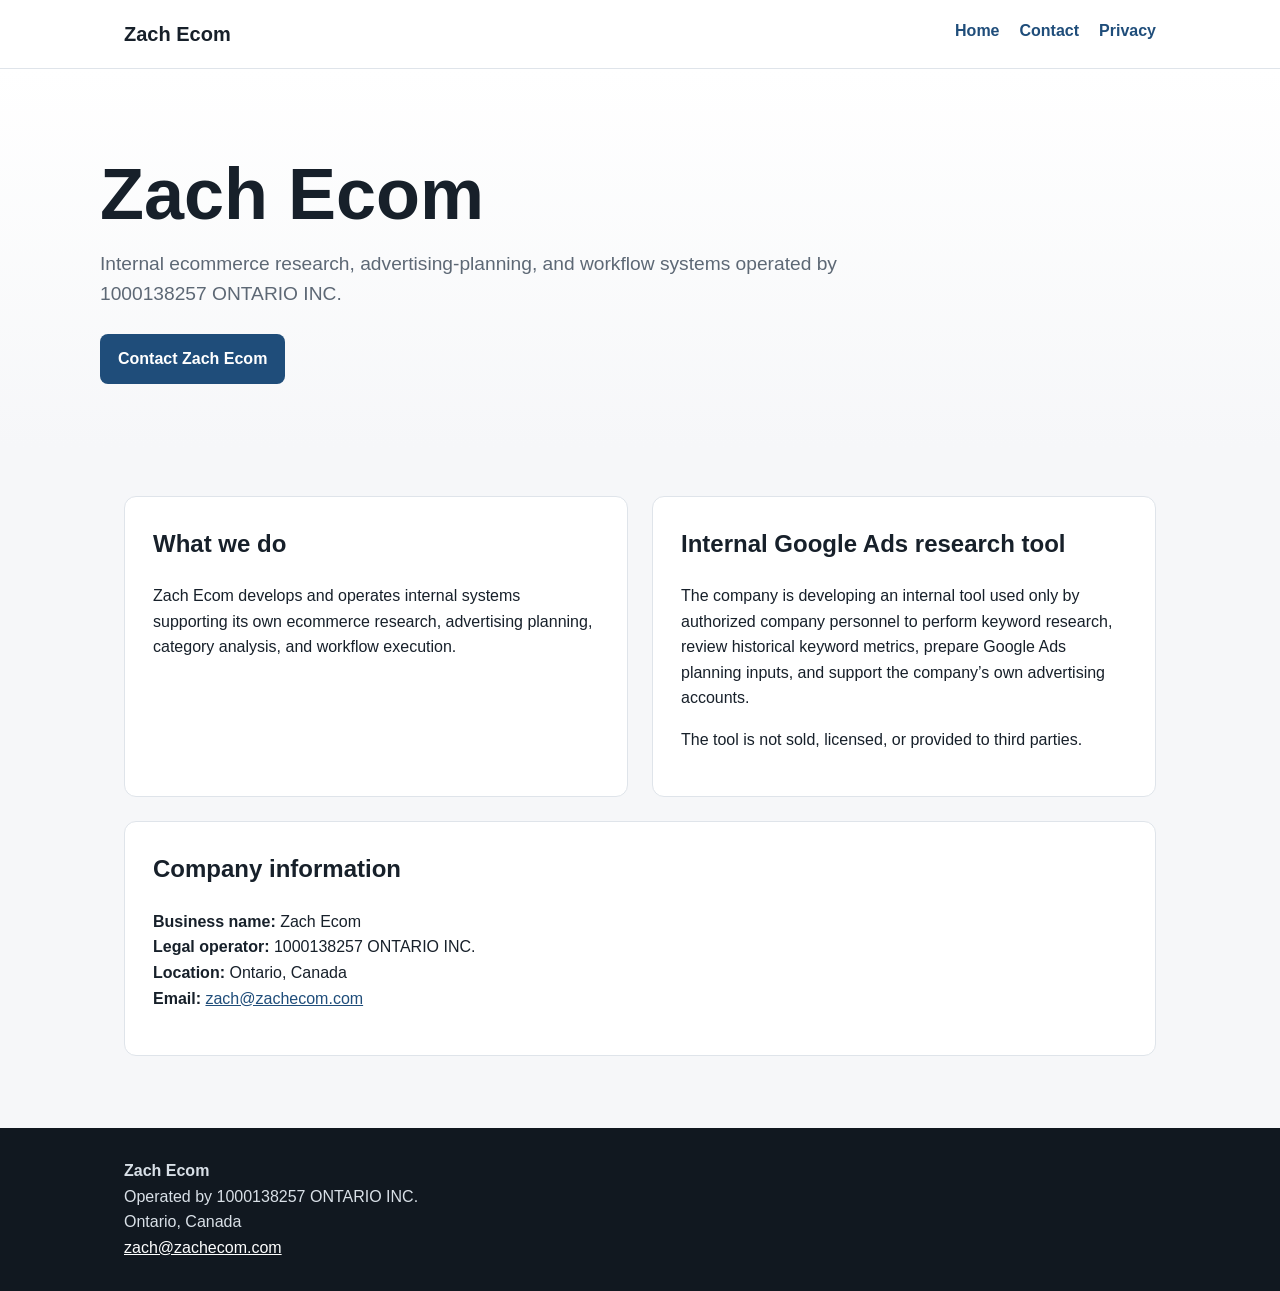
==== index.html @ 08c41383 "Upload Zach Ecom website" ====
<!doctype html><html lang="en"><head><meta charset="utf-8"><meta name="viewport" content="width=device-width,initial-scale=1"><title>Zach Ecom</title><meta name="description" content="Internal ecommerce research and advertising-planning systems."><link rel="stylesheet" href="styles.css"></head><body><header class="site-header"><div class="nav-wrap">
<a class="brand" href="index.html">Zach Ecom</a>
<nav><a href="index.html">Home</a><a href="contact.html">Contact</a><a href="privacy.html">Privacy</a></nav>
</div></header><main><section class="hero"><div class="hero-inner"><h1>Zach Ecom</h1><p>Internal ecommerce research, advertising-planning, and workflow systems operated by 1000138257 ONTARIO INC.</p><a class="button" href="contact.html">Contact Zach Ecom</a></div></section><section class="content"><div class="grid"><article class="card"><h2>What we do</h2><p>Zach Ecom develops and operates internal systems supporting its own ecommerce research, advertising planning, category analysis, and workflow execution.</p></article><article class="card"><h2>Internal Google Ads research tool</h2><p>The company is developing an internal tool used only by authorized company personnel to perform keyword research, review historical keyword metrics, prepare Google Ads planning inputs, and support the company’s own advertising accounts.</p><p>The tool is not sold, licensed, or provided to third parties.</p></article></div><section class="card" style="margin-top:24px"><h2>Company information</h2><ul class="details"><li><strong>Business name:</strong> Zach Ecom</li><li><strong>Legal operator:</strong> 1000138257 ONTARIO INC.</li><li><strong>Location:</strong> Ontario, Canada</li><li><strong>Email:</strong> <a href="mailto:zach@zachecom.com">zach@zachecom.com</a></li></ul></section></section></main><footer class="site-footer"><div class="footer-inner">
<strong>Zach Ecom</strong><br>
Operated by 1000138257 ONTARIO INC.<br>
Ontario, Canada<br>
<a href="mailto:zach@zachecom.com">zach@zachecom.com</a>
</div></footer></body></html>
---- styles.css ----
*{box-sizing:border-box}body{margin:0;font-family:Arial,Helvetica,sans-serif;color:#17202a;background:#f6f7f9;line-height:1.6}a{color:#1f4d7a}.site-header{background:#fff;border-bottom:1px solid #dfe4ea}.nav-wrap{max-width:1080px;margin:auto;padding:18px 24px;display:flex;justify-content:space-between;gap:20px}.brand{font-size:1.25rem;font-weight:700;color:#17202a;text-decoration:none}nav{display:flex;gap:20px}nav a{text-decoration:none;font-weight:600}.hero{padding:88px 24px 64px;background:linear-gradient(180deg,#fff 0%,#f6f7f9 100%)}.hero-inner,.content{max-width:1080px;margin:auto}.hero h1{margin:0 0 16px;font-size:clamp(2.3rem,6vw,4.5rem);line-height:1.05}.hero p{max-width:760px;margin:0 0 24px;font-size:1.2rem;color:#5d6875}.button{display:inline-block;padding:12px 18px;background:#1f4d7a;color:#fff;text-decoration:none;border-radius:8px;font-weight:700}.content{padding:48px 24px 72px}.grid{display:grid;grid-template-columns:repeat(2,minmax(0,1fr));gap:24px}.card{background:#fff;border:1px solid #dfe4ea;border-radius:12px;padding:28px}.card h2,.content h1,.content h2{margin-top:0}.details{list-style:none;padding:0}.site-footer{background:#111820;color:#d9e0e7}.footer-inner{max-width:1080px;margin:auto;padding:30px 24px}.footer-inner a{color:#fff}@media(max-width:720px){.nav-wrap{align-items:flex-start;flex-direction:column}.grid{grid-template-columns:1fr}.hero{padding-top:60px}}
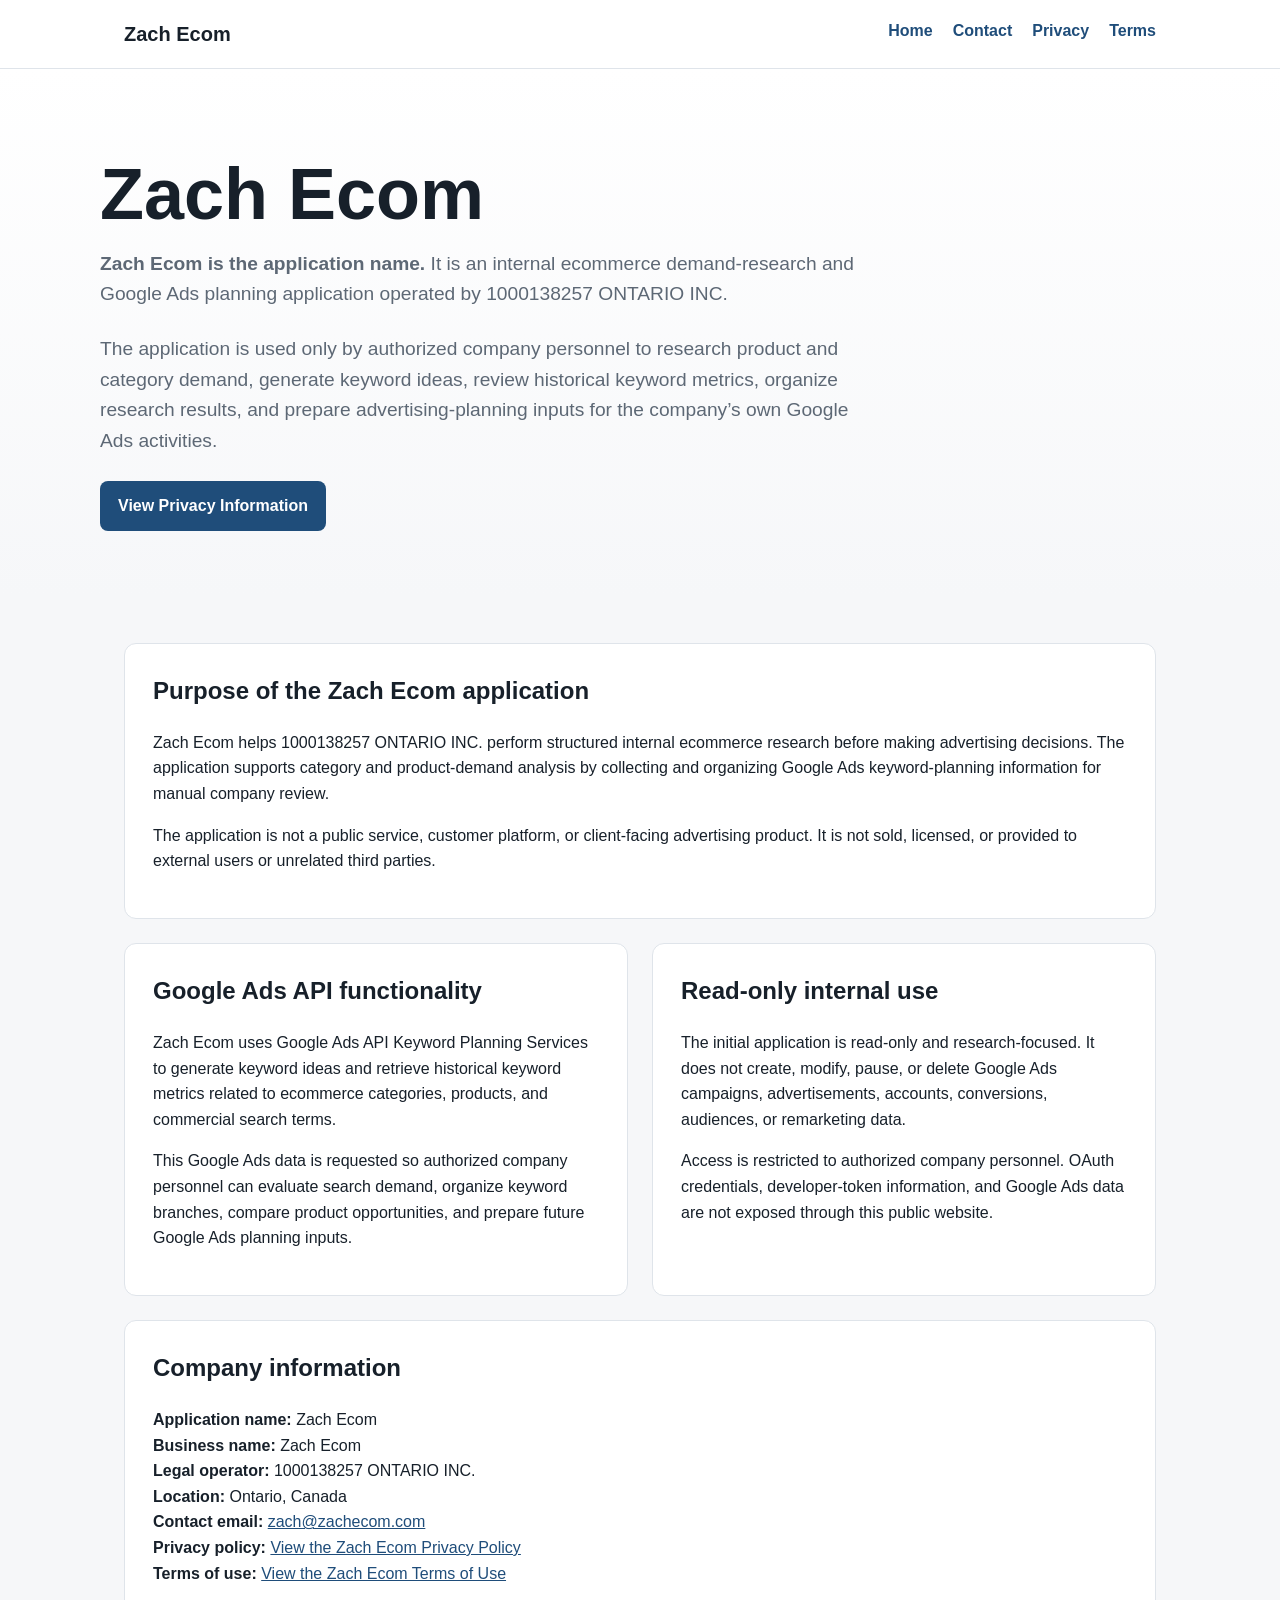
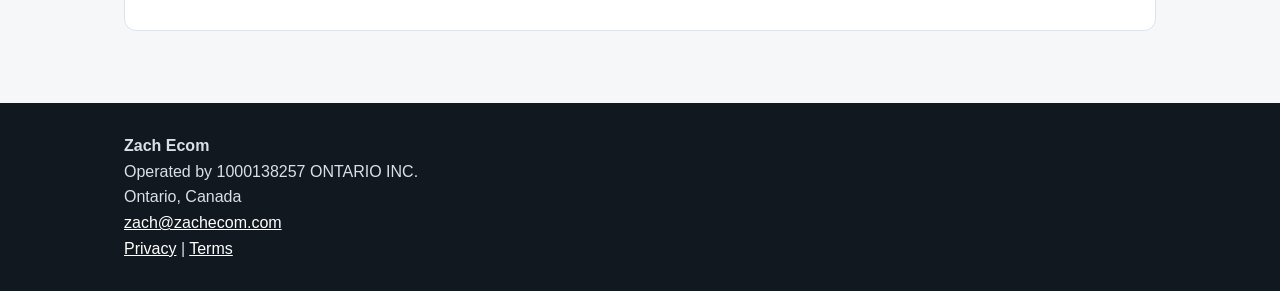
==== commit d1bc1fde: "Clarify Zach Ecom application purpose" ====
--- a/index.html
+++ b/index.html
@@ -1,9 +1,141 @@
-<!doctype html><html lang="en"><head><meta charset="utf-8"><meta name="viewport" content="width=device-width,initial-scale=1"><title>Zach Ecom</title><meta name="description" content="Internal ecommerce research and advertising-planning systems."><link rel="stylesheet" href="styles.css"></head><body><header class="site-header"><div class="nav-wrap">
-<a class="brand" href="index.html">Zach Ecom</a>
-<nav><a href="index.html">Home</a><a href="contact.html">Contact</a><a href="privacy.html">Privacy</a></nav>
-</div></header><main><section class="hero"><div class="hero-inner"><h1>Zach Ecom</h1><p>Internal ecommerce research, advertising-planning, and workflow systems operated by 1000138257 ONTARIO INC.</p><a class="button" href="contact.html">Contact Zach Ecom</a></div></section><section class="content"><div class="grid"><article class="card"><h2>What we do</h2><p>Zach Ecom develops and operates internal systems supporting its own ecommerce research, advertising planning, category analysis, and workflow execution.</p></article><article class="card"><h2>Internal Google Ads research tool</h2><p>The company is developing an internal tool used only by authorized company personnel to perform keyword research, review historical keyword metrics, prepare Google Ads planning inputs, and support the company’s own advertising accounts.</p><p>The tool is not sold, licensed, or provided to third parties.</p></article></div><section class="card" style="margin-top:24px"><h2>Company information</h2><ul class="details"><li><strong>Business name:</strong> Zach Ecom</li><li><strong>Legal operator:</strong> 1000138257 ONTARIO INC.</li><li><strong>Location:</strong> Ontario, Canada</li><li><strong>Email:</strong> <a href="mailto:zach@zachecom.com">zach@zachecom.com</a></li></ul></section></section></main><footer class="site-footer"><div class="footer-inner">
-<strong>Zach Ecom</strong><br>
-Operated by 1000138257 ONTARIO INC.<br>
-Ontario, Canada<br>
-<a href="mailto:zach@zachecom.com">zach@zachecom.com</a>
-</div></footer></body></html>+<!doctype html>
+<html lang="en">
+<head>
+  <meta charset="utf-8">
+  <meta name="viewport" content="width=device-width, initial-scale=1">
+
+  <title>Zach Ecom | Internal Ecommerce Demand Research and Google Ads Planning Tool</title>
+
+  <meta
+    name="description"
+    content="Zach Ecom is an internal ecommerce demand-research and Google Ads planning application operated by 1000138257 ONTARIO INC."
+  >
+
+  <link rel="stylesheet" href="styles.css">
+</head>
+
+<body>
+  <header class="site-header">
+    <div class="nav-wrap">
+      <a class="brand" href="index.html">Zach Ecom</a>
+
+      <nav aria-label="Main navigation">
+        <a href="index.html">Home</a>
+        <a href="contact.html">Contact</a>
+        <a href="privacy.html">Privacy</a>
+        <a href="terms.html">Terms</a>
+      </nav>
+    </div>
+  </header>
+
+  <main>
+    <section class="hero">
+      <div class="hero-inner">
+        <h1>Zach Ecom</h1>
+
+        <p>
+          <strong>Zach Ecom is the application name.</strong>
+          It is an internal ecommerce demand-research and Google Ads planning
+          application operated by 1000138257 ONTARIO INC.
+        </p>
+
+        <p>
+          The application is used only by authorized company personnel to
+          research product and category demand, generate keyword ideas, review
+          historical keyword metrics, organize research results, and prepare
+          advertising-planning inputs for the company’s own Google Ads activities.
+        </p>
+
+        <a class="button" href="privacy.html">View Privacy Information</a>
+      </div>
+    </section>
+
+    <section class="content">
+      <section class="card">
+        <h2>Purpose of the Zach Ecom application</h2>
+
+        <p>
+          Zach Ecom helps 1000138257 ONTARIO INC. perform structured internal
+          ecommerce research before making advertising decisions. The application
+          supports category and product-demand analysis by collecting and organizing
+          Google Ads keyword-planning information for manual company review.
+        </p>
+
+        <p>
+          The application is not a public service, customer platform, or
+          client-facing advertising product. It is not sold, licensed, or provided
+          to external users or unrelated third parties.
+        </p>
+      </section>
+
+      <div class="grid" style="margin-top: 24px;">
+        <article class="card">
+          <h2>Google Ads API functionality</h2>
+
+          <p>
+            Zach Ecom uses Google Ads API Keyword Planning Services to generate
+            keyword ideas and retrieve historical keyword metrics related to
+            ecommerce categories, products, and commercial search terms.
+          </p>
+
+          <p>
+            This Google Ads data is requested so authorized company personnel can
+            evaluate search demand, organize keyword branches, compare product
+            opportunities, and prepare future Google Ads planning inputs.
+          </p>
+        </article>
+
+        <article class="card">
+          <h2>Read-only internal use</h2>
+
+          <p>
+            The initial application is read-only and research-focused. It does not
+            create, modify, pause, or delete Google Ads campaigns, advertisements,
+            accounts, conversions, audiences, or remarketing data.
+          </p>
+
+          <p>
+            Access is restricted to authorized company personnel. OAuth
+            credentials, developer-token information, and Google Ads data are not
+            exposed through this public website.
+          </p>
+        </article>
+      </div>
+
+      <section class="card" style="margin-top: 24px;">
+        <h2>Company information</h2>
+
+        <ul class="details">
+          <li><strong>Application name:</strong> Zach Ecom</li>
+          <li><strong>Business name:</strong> Zach Ecom</li>
+          <li><strong>Legal operator:</strong> 1000138257 ONTARIO INC.</li>
+          <li><strong>Location:</strong> Ontario, Canada</li>
+          <li>
+            <strong>Contact email:</strong>
+            <a href="mailto:zach@zachecom.com">zach@zachecom.com</a>
+          </li>
+          <li>
+            <strong>Privacy policy:</strong>
+            <a href="privacy.html">View the Zach Ecom Privacy Policy</a>
+          </li>
+          <li>
+            <strong>Terms of use:</strong>
+            <a href="terms.html">View the Zach Ecom Terms of Use</a>
+          </li>
+        </ul>
+      </section>
+    </section>
+  </main>
+
+  <footer class="site-footer">
+    <div class="footer-inner">
+      <strong>Zach Ecom</strong><br>
+      Operated by 1000138257 ONTARIO INC.<br>
+      Ontario, Canada<br>
+      <a href="mailto:zach@zachecom.com">zach@zachecom.com</a><br>
+      <a href="privacy.html">Privacy</a> |
+      <a href="terms.html">Terms</a>
+    </div>
+  </footer>
+</body>
+</html>
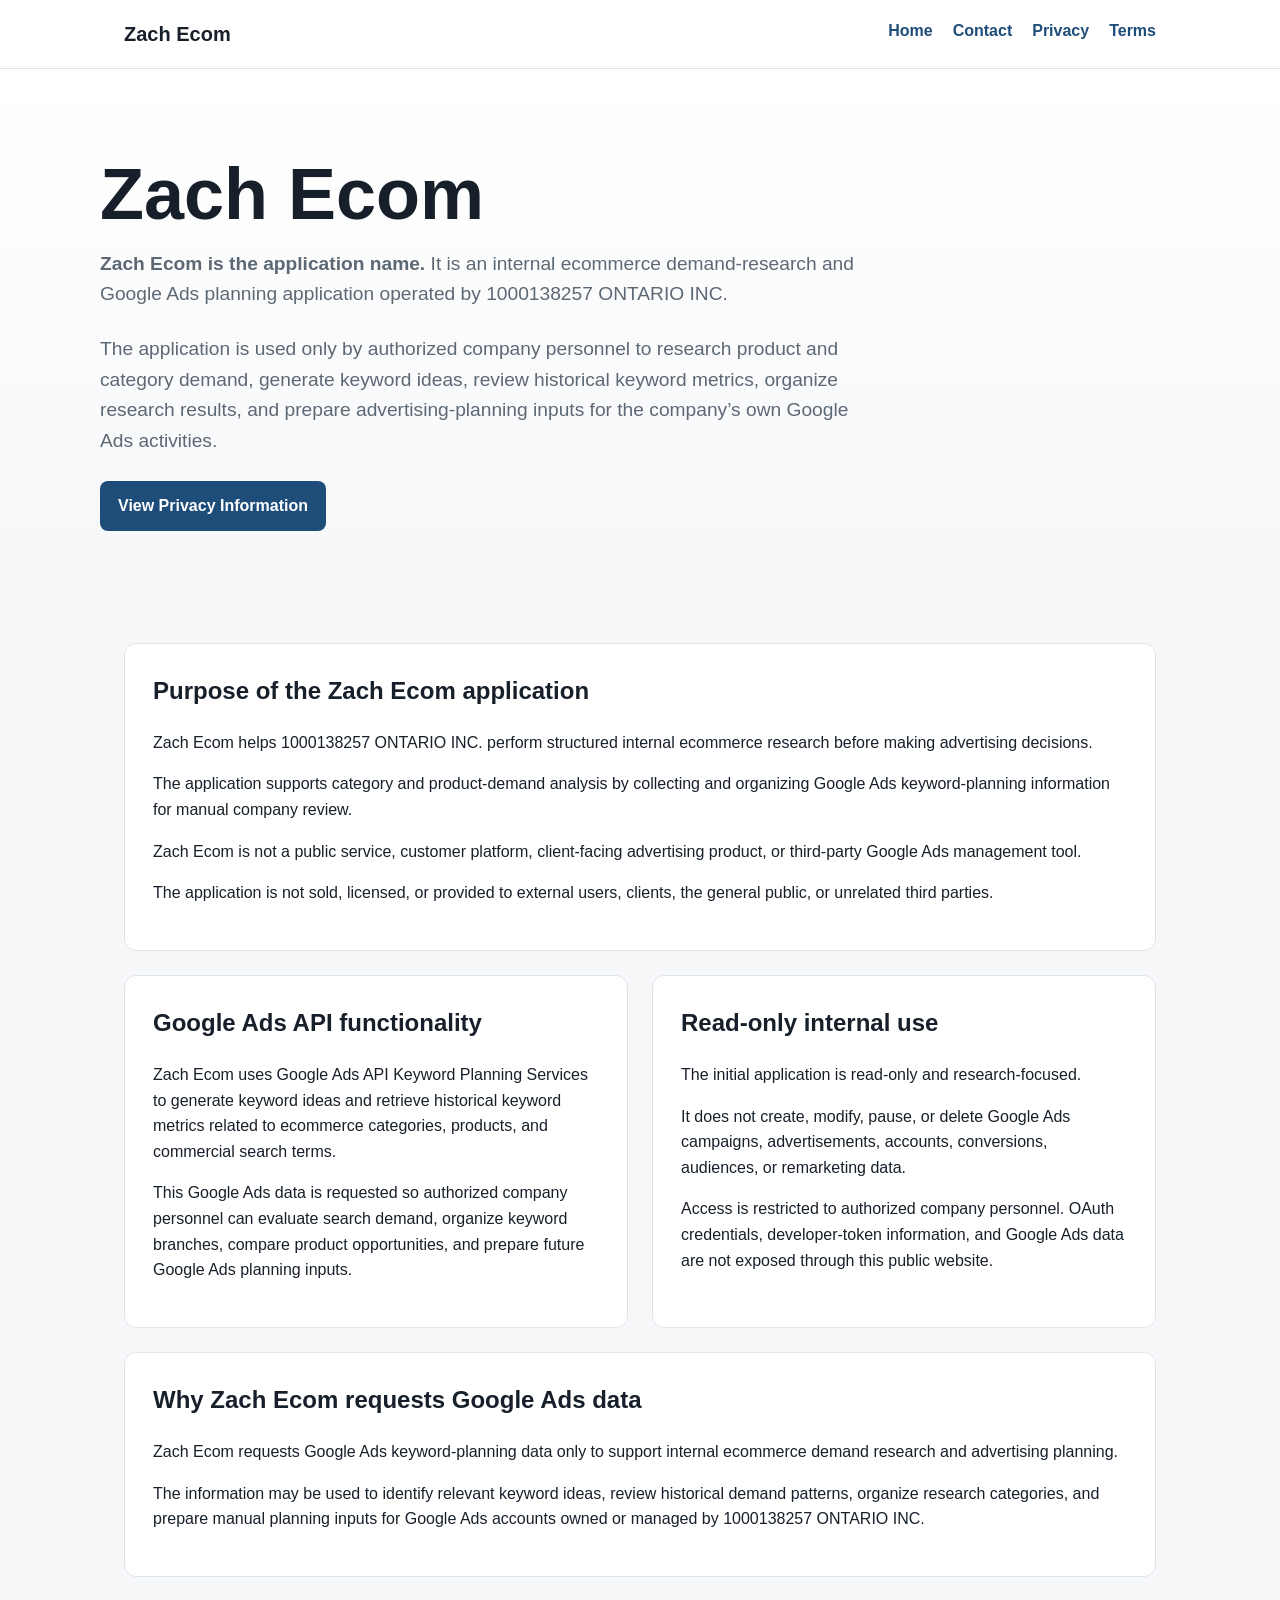
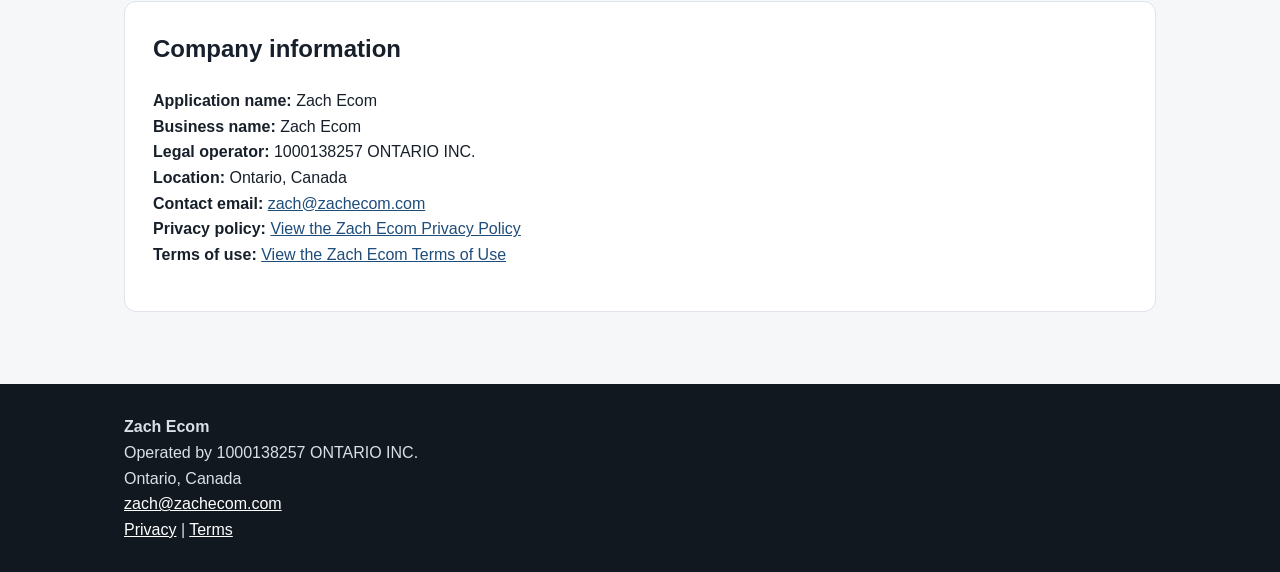
==== commit d6452583: "Make Zach Ecom app identity explicit" ====
--- a/index.html
+++ b/index.html
@@ -4,7 +4,9 @@
   <meta charset="utf-8">
   <meta name="viewport" content="width=device-width, initial-scale=1">
 
-  <title>Zach Ecom | Internal Ecommerce Demand Research and Google Ads Planning Tool</title>
+  <title>Zach Ecom</title>
+  <meta name="application-name" content="Zach Ecom">
+  <meta property="og:site_name" content="Zach Ecom">
 
   <meta
     name="description"
@@ -56,15 +58,23 @@
 
         <p>
           Zach Ecom helps 1000138257 ONTARIO INC. perform structured internal
-          ecommerce research before making advertising decisions. The application
-          supports category and product-demand analysis by collecting and organizing
-          Google Ads keyword-planning information for manual company review.
+          ecommerce research before making advertising decisions.
         </p>
 
         <p>
-          The application is not a public service, customer platform, or
-          client-facing advertising product. It is not sold, licensed, or provided
-          to external users or unrelated third parties.
+          The application supports category and product-demand analysis by
+          collecting and organizing Google Ads keyword-planning information for
+          manual company review.
+        </p>
+
+        <p>
+          Zach Ecom is not a public service, customer platform, client-facing
+          advertising product, or third-party Google Ads management tool.
+        </p>
+
+        <p>
+          The application is not sold, licensed, or provided to external users,
+          clients, the general public, or unrelated third parties.
         </p>
       </section>
 
@@ -89,9 +99,12 @@
           <h2>Read-only internal use</h2>
 
           <p>
-            The initial application is read-only and research-focused. It does not
-            create, modify, pause, or delete Google Ads campaigns, advertisements,
-            accounts, conversions, audiences, or remarketing data.
+            The initial application is read-only and research-focused.
+          </p>
+
+          <p>
+            It does not create, modify, pause, or delete Google Ads campaigns,
+            advertisements, accounts, conversions, audiences, or remarketing data.
           </p>
 
           <p>
@@ -101,6 +114,22 @@
           </p>
         </article>
       </div>
+
+      <section class="card" style="margin-top: 24px;">
+        <h2>Why Zach Ecom requests Google Ads data</h2>
+
+        <p>
+          Zach Ecom requests Google Ads keyword-planning data only to support
+          internal ecommerce demand research and advertising planning.
+        </p>
+
+        <p>
+          The information may be used to identify relevant keyword ideas, review
+          historical demand patterns, organize research categories, and prepare
+          manual planning inputs for Google Ads accounts owned or managed by
+          1000138257 ONTARIO INC.
+        </p>
+      </section>
 
       <section class="card" style="margin-top: 24px;">
         <h2>Company information</h2>
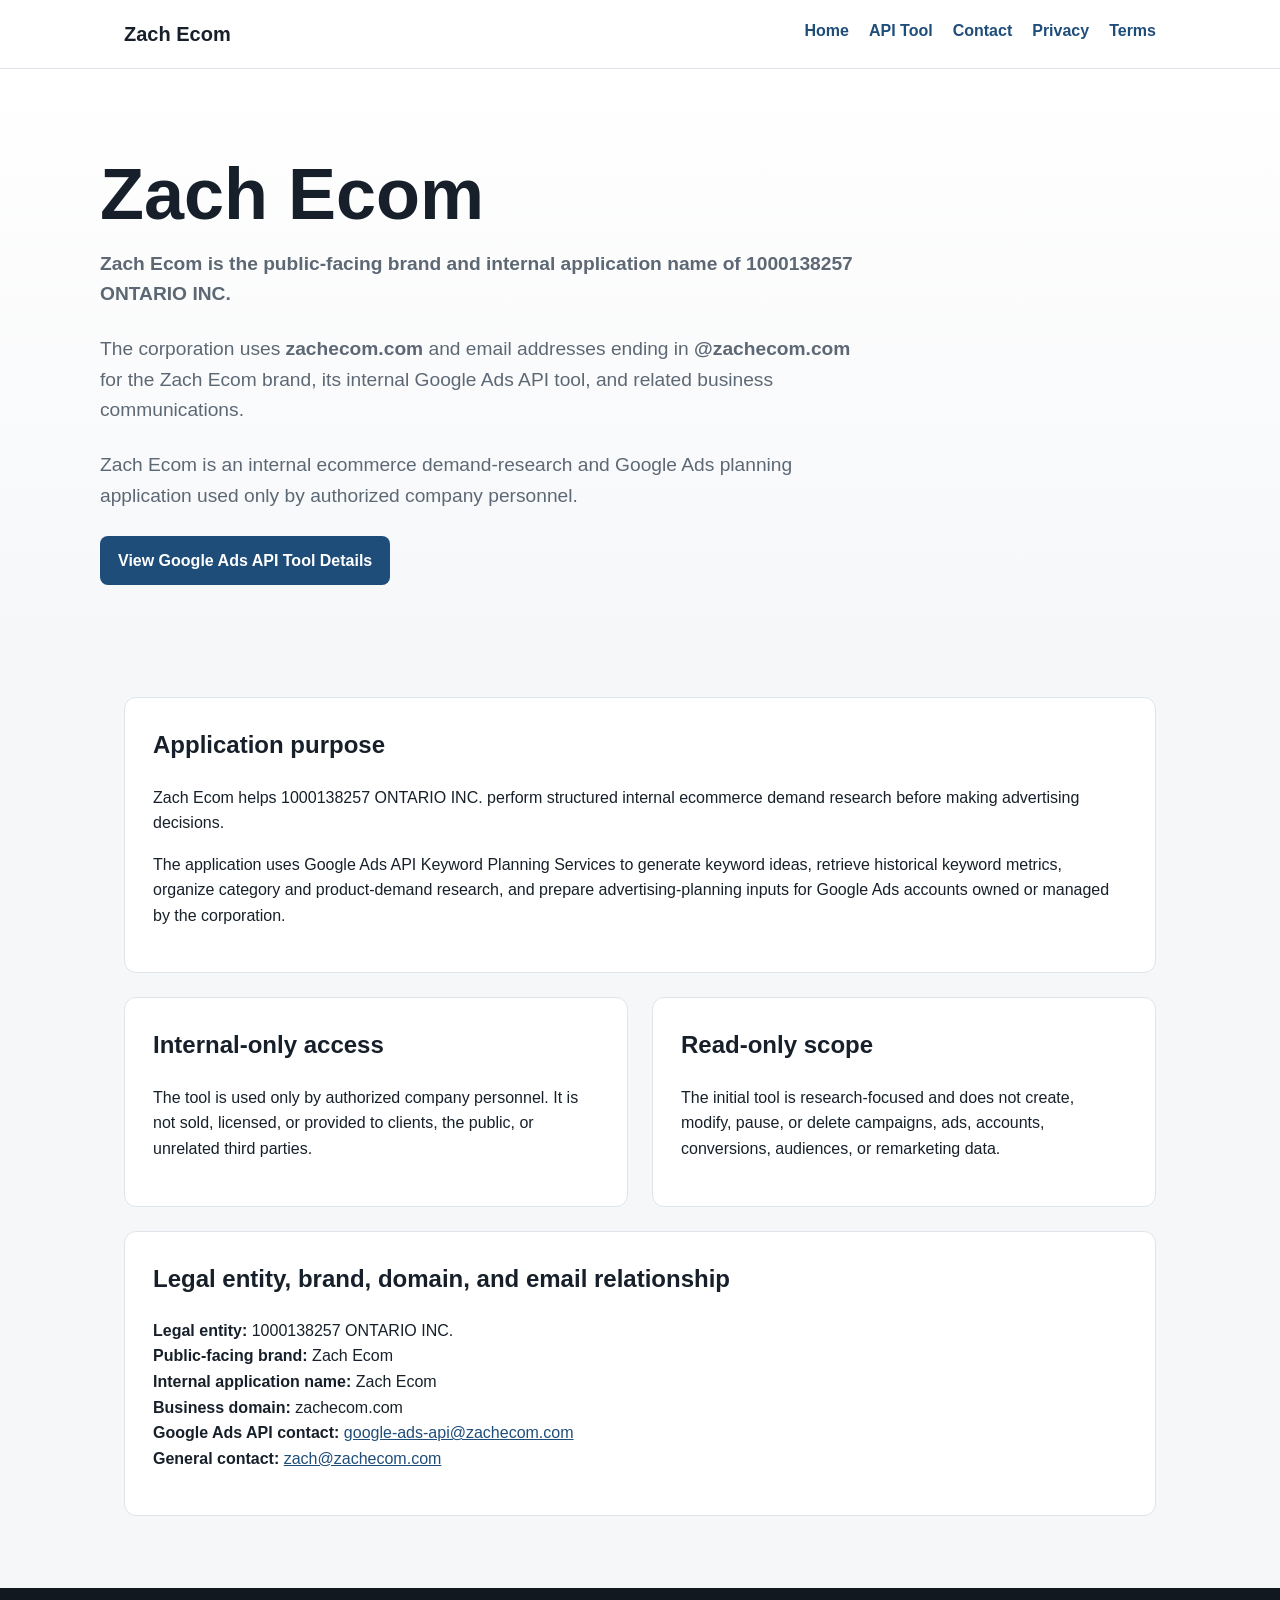
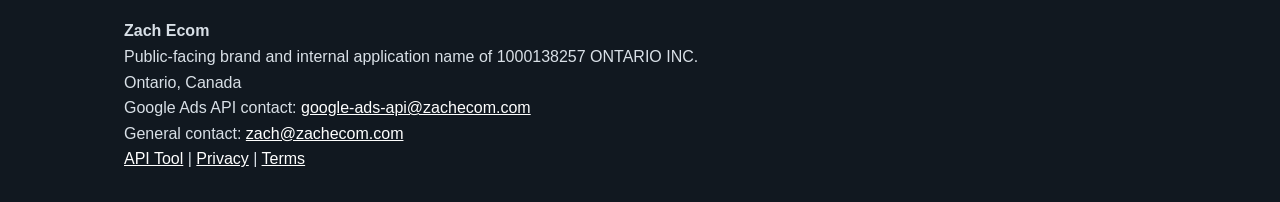
==== commit 881d7d6f: "Clarify legal identity and Google Ads API tool" ====
--- a/index.html
+++ b/index.html
@@ -3,26 +3,19 @@
 <head>
   <meta charset="utf-8">
   <meta name="viewport" content="width=device-width, initial-scale=1">
-
   <title>Zach Ecom</title>
   <meta name="application-name" content="Zach Ecom">
   <meta property="og:site_name" content="Zach Ecom">
-
-  <meta
-    name="description"
-    content="Zach Ecom is an internal ecommerce demand-research and Google Ads planning application operated by 1000138257 ONTARIO INC."
-  >
-
+  <meta name="description" content="Zach Ecom is the public-facing brand and internal ecommerce demand-research and Google Ads planning application of 1000138257 ONTARIO INC.">
   <link rel="stylesheet" href="styles.css">
 </head>
-
 <body>
   <header class="site-header">
     <div class="nav-wrap">
       <a class="brand" href="index.html">Zach Ecom</a>
-
       <nav aria-label="Main navigation">
         <a href="index.html">Home</a>
+        <a href="google-ads-api-tool.html">API Tool</a>
         <a href="contact.html">Contact</a>
         <a href="privacy.html">Privacy</a>
         <a href="terms.html">Terms</a>
@@ -34,134 +27,80 @@
     <section class="hero">
       <div class="hero-inner">
         <h1>Zach Ecom</h1>
-
         <p>
-          <strong>Zach Ecom is the application name.</strong>
-          It is an internal ecommerce demand-research and Google Ads planning
-          application operated by 1000138257 ONTARIO INC.
+          <strong>Zach Ecom is the public-facing brand and internal application name of
+          1000138257 ONTARIO INC.</strong>
         </p>
-
         <p>
-          The application is used only by authorized company personnel to
-          research product and category demand, generate keyword ideas, review
-          historical keyword metrics, organize research results, and prepare
-          advertising-planning inputs for the company’s own Google Ads activities.
+          The corporation uses <strong>zachecom.com</strong> and email addresses ending
+          in <strong>@zachecom.com</strong> for the Zach Ecom brand, its internal
+          Google Ads API tool, and related business communications.
         </p>
-
-        <a class="button" href="privacy.html">View Privacy Information</a>
+        <p>
+          Zach Ecom is an internal ecommerce demand-research and Google Ads planning
+          application used only by authorized company personnel.
+        </p>
+        <a class="button" href="google-ads-api-tool.html">View Google Ads API Tool Details</a>
       </div>
     </section>
 
     <section class="content">
       <section class="card">
-        <h2>Purpose of the Zach Ecom application</h2>
-
+        <h2>Application purpose</h2>
         <p>
           Zach Ecom helps 1000138257 ONTARIO INC. perform structured internal
-          ecommerce research before making advertising decisions.
+          ecommerce demand research before making advertising decisions.
         </p>
-
         <p>
-          The application supports category and product-demand analysis by
-          collecting and organizing Google Ads keyword-planning information for
-          manual company review.
-        </p>
-
-        <p>
-          Zach Ecom is not a public service, customer platform, client-facing
-          advertising product, or third-party Google Ads management tool.
-        </p>
-
-        <p>
-          The application is not sold, licensed, or provided to external users,
-          clients, the general public, or unrelated third parties.
+          The application uses Google Ads API Keyword Planning Services to generate
+          keyword ideas, retrieve historical keyword metrics, organize category and
+          product-demand research, and prepare advertising-planning inputs for
+          Google Ads accounts owned or managed by the corporation.
         </p>
       </section>
 
       <div class="grid" style="margin-top: 24px;">
         <article class="card">
-          <h2>Google Ads API functionality</h2>
-
+          <h2>Internal-only access</h2>
           <p>
-            Zach Ecom uses Google Ads API Keyword Planning Services to generate
-            keyword ideas and retrieve historical keyword metrics related to
-            ecommerce categories, products, and commercial search terms.
-          </p>
-
-          <p>
-            This Google Ads data is requested so authorized company personnel can
-            evaluate search demand, organize keyword branches, compare product
-            opportunities, and prepare future Google Ads planning inputs.
+            The tool is used only by authorized company personnel. It is not sold,
+            licensed, or provided to clients, the public, or unrelated third parties.
           </p>
         </article>
 
         <article class="card">
-          <h2>Read-only internal use</h2>
-
+          <h2>Read-only scope</h2>
           <p>
-            The initial application is read-only and research-focused.
-          </p>
-
-          <p>
-            It does not create, modify, pause, or delete Google Ads campaigns,
-            advertisements, accounts, conversions, audiences, or remarketing data.
-          </p>
-
-          <p>
-            Access is restricted to authorized company personnel. OAuth
-            credentials, developer-token information, and Google Ads data are not
-            exposed through this public website.
+            The initial tool is research-focused and does not create, modify, pause,
+            or delete campaigns, ads, accounts, conversions, audiences, or
+            remarketing data.
           </p>
         </article>
       </div>
 
       <section class="card" style="margin-top: 24px;">
-        <h2>Why Zach Ecom requests Google Ads data</h2>
-
-        <p>
-          Zach Ecom requests Google Ads keyword-planning data only to support
-          internal ecommerce demand research and advertising planning.
-        </p>
-
-        <p>
-          The information may be used to identify relevant keyword ideas, review
-          historical demand patterns, organize research categories, and prepare
-          manual planning inputs for Google Ads accounts owned or managed by
-          1000138257 ONTARIO INC.
-        </p>
-      </section>
-
-      <section class="card" style="margin-top: 24px;">
-        <h2>Company information</h2>
-
+        <h2>Legal entity, brand, domain, and email relationship</h2>
         <ul class="details">
-          <li><strong>Application name:</strong> Zach Ecom</li>
-          <li><strong>Business name:</strong> Zach Ecom</li>
-          <li><strong>Legal operator:</strong> 1000138257 ONTARIO INC.</li>
-          <li><strong>Location:</strong> Ontario, Canada</li>
-          <li>
-            <strong>Contact email:</strong>
-            <a href="mailto:zach@zachecom.com">zach@zachecom.com</a>
-          </li>
-          <li>
-            <strong>Privacy policy:</strong>
-            <a href="privacy.html">View the Zach Ecom Privacy Policy</a>
-          </li>
-          <li>
-            <strong>Terms of use:</strong>
-            <a href="terms.html">View the Zach Ecom Terms of Use</a>
-          </li>
+          <li><strong>Legal entity:</strong> 1000138257 ONTARIO INC.</li>
+          <li><strong>Public-facing brand:</strong> Zach Ecom</li>
+          <li><strong>Internal application name:</strong> Zach Ecom</li>
+          <li><strong>Business domain:</strong> zachecom.com</li>
+          <li><strong>Google Ads API contact:</strong> <a href="mailto:google-ads-api@zachecom.com">google-ads-api@zachecom.com</a></li>
+          <li><strong>General contact:</strong> <a href="mailto:zach@zachecom.com">zach@zachecom.com</a></li>
         </ul>
       </section>
     </section>
   </main>
-
   <footer class="site-footer">
     <div class="footer-inner">
       <strong>Zach Ecom</strong><br>
-      Operated by 1000138257 ONTARIO INC.<br>
+      Public-facing brand and internal application name of 1000138257 ONTARIO INC.<br>
       Ontario, Canada<br>
+      Google Ads API contact:
+      <a href="mailto:google-ads-api@zachecom.com">google-ads-api@zachecom.com</a><br>
+      General contact:
       <a href="mailto:zach@zachecom.com">zach@zachecom.com</a><br>
+      <a href="google-ads-api-tool.html">API Tool</a> |
       <a href="privacy.html">Privacy</a> |
       <a href="terms.html">Terms</a>
     </div>
